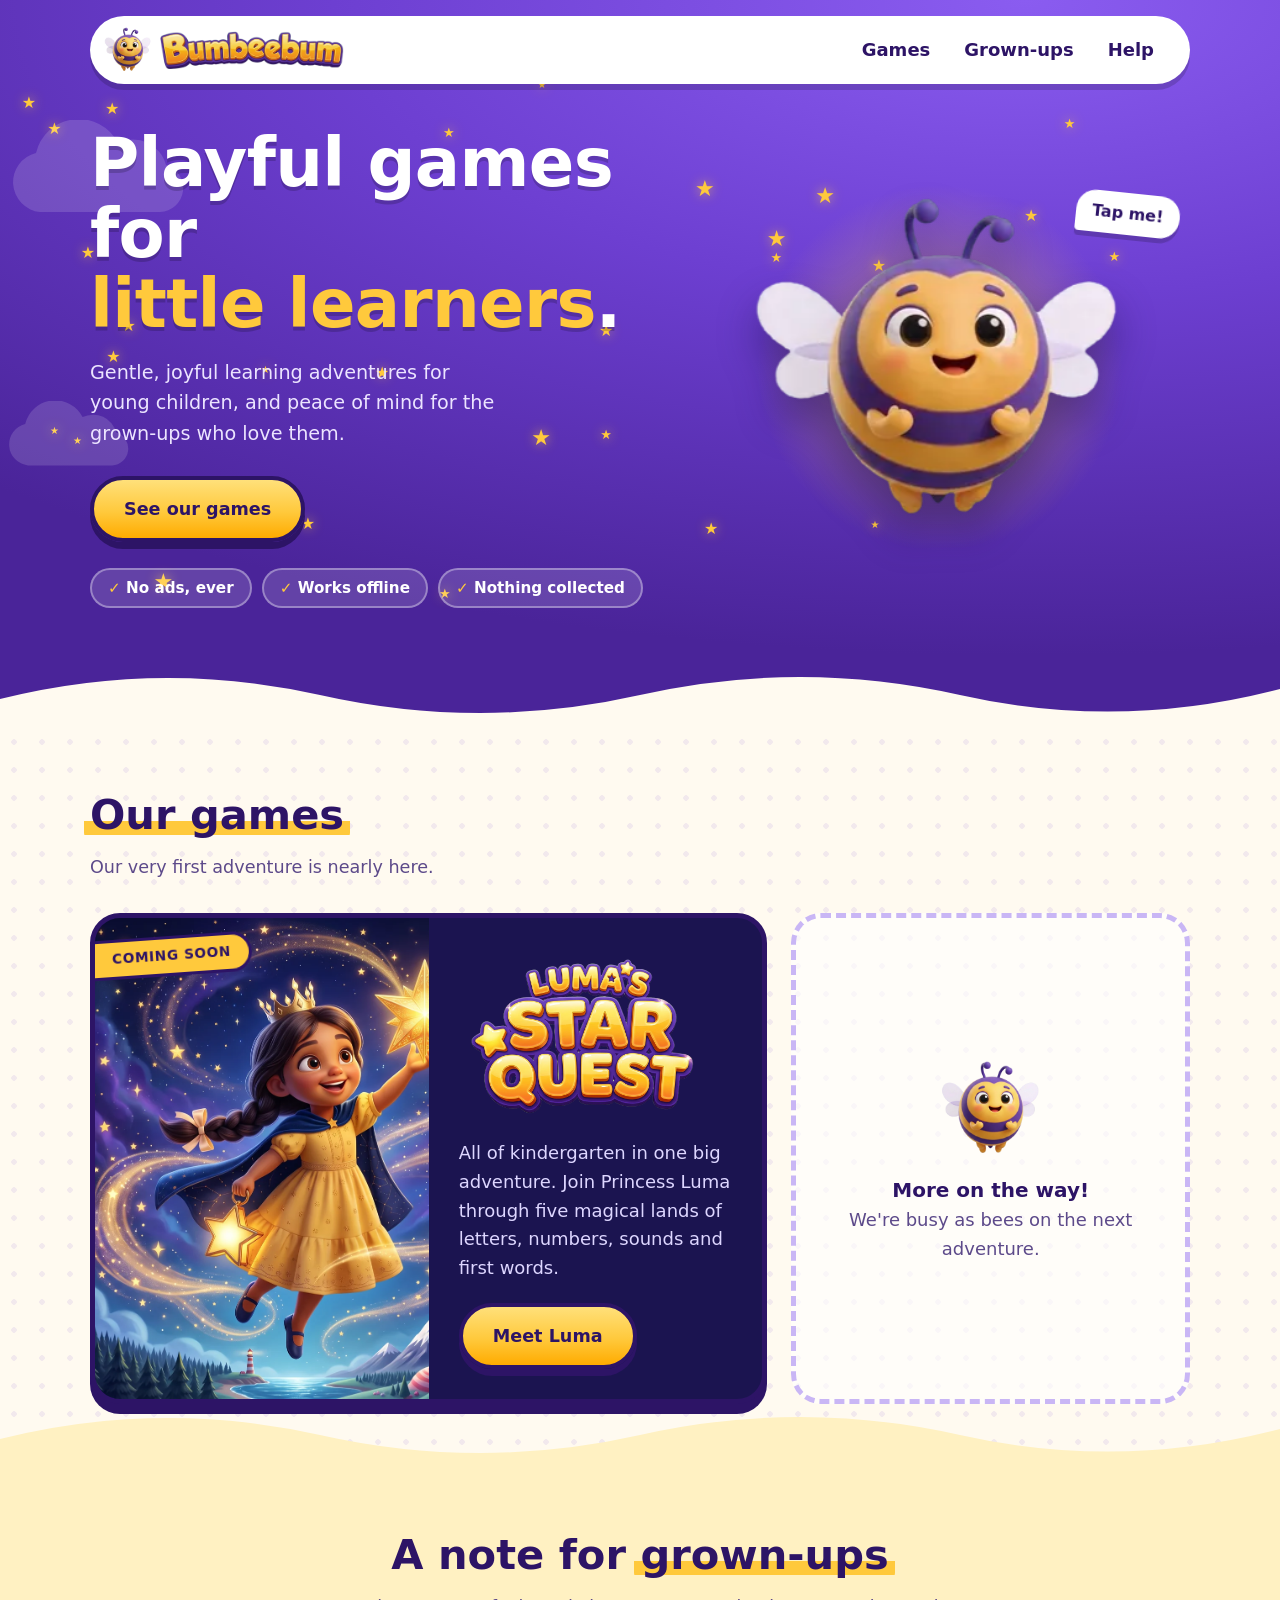
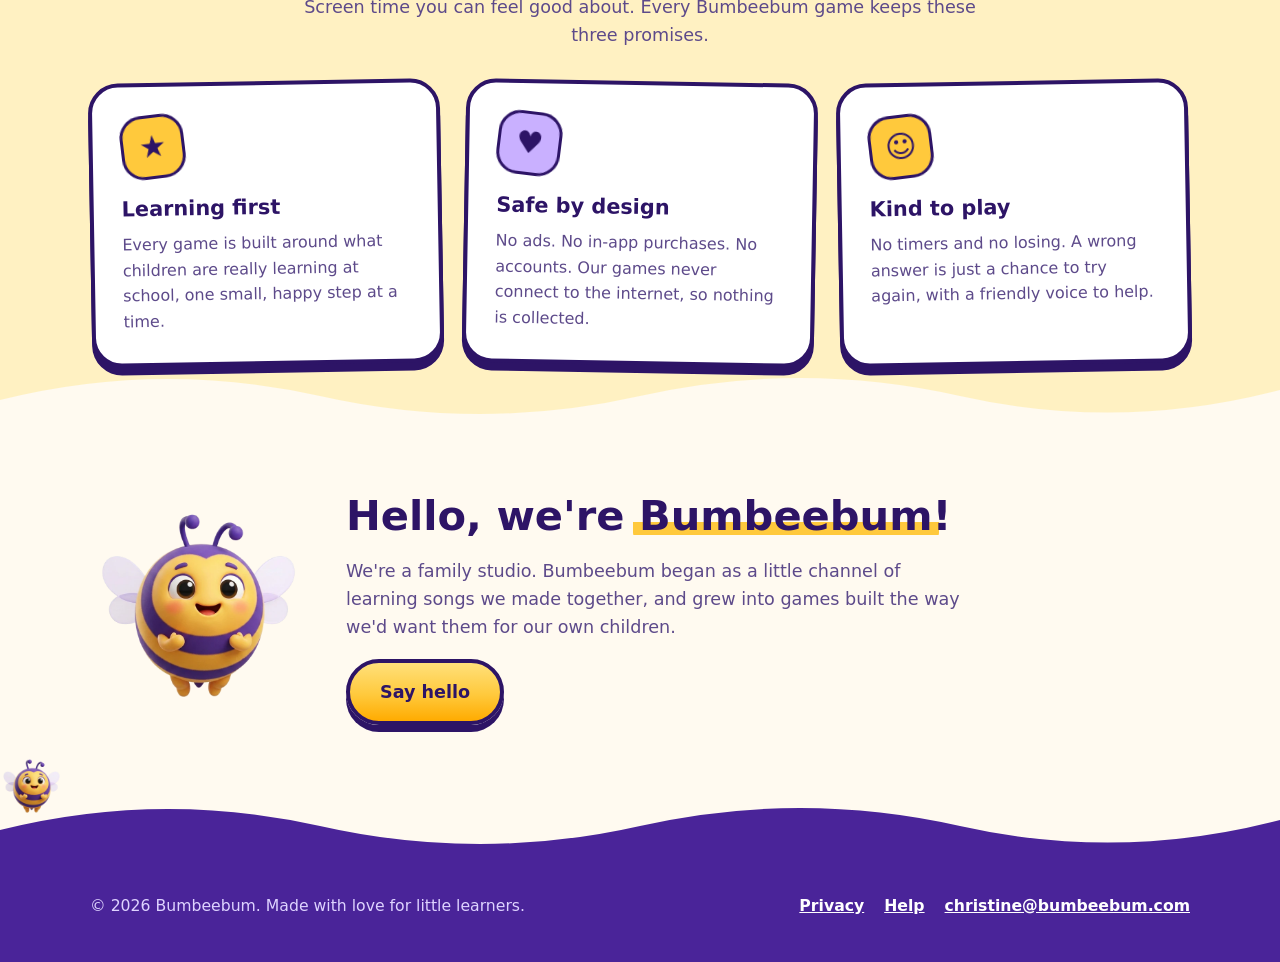
==== index.html @ daab1933 "Update the site" ====
<!doctype html>
<html lang="en">
<head>
<meta charset="utf-8">
<meta name="viewport" content="width=device-width, initial-scale=1">
<title>Bumbeebum: playful games for little learners</title>
<meta name="description" content="Bumbeebum makes gentle, joyful learning games for young children. No ads, no purchases, and they work offline.">
<meta name="theme-color" content="#6d3fd1">
<link rel="icon" href="assets/favicon.png">
<link rel="stylesheet" href="style.css">
</head>
<body>
<div class="sky ">
  <span class="star" style="left:20.4%;top:49.7%;font-size:10px;animation-delay:-2.0s">★</span><span class="star" style="left:54.3%;top:23.5%;font-size:22px;animation-delay:-1.6s">★</span><span class="star" style="left:60.2%;top:34.1%;font-size:13px;animation-delay:-2.8s">★</span><span class="star" style="left:34.3%;top:80.2%;font-size:13px;animation-delay:-0.6s">★</span><span class="star" style="left:8.2%;top:13.2%;font-size:16px;animation-delay:-2.8s">★</span><span class="star" style="left:23.5%;top:70.1%;font-size:16px;animation-delay:-1.7s">★</span><span class="star" style="left:59.9%;top:30.3%;font-size:22px;animation-delay:-1.0s">★</span><span class="star" style="left:66.8%;top:45.0%;font-size:22px;animation-delay:-0.1s">★</span><span class="star" style="left:55.0%;top:70.8%;font-size:16px;animation-delay:-2.8s">★</span><span class="star" style="left:74.1%;top:50.1%;font-size:22px;animation-delay:-2.1s">★</span><span class="star" style="left:20.8%;top:67.4%;font-size:10px;animation-delay:-1.9s">★</span><span class="star" style="left:83.1%;top:15.7%;font-size:13px;animation-delay:-1.6s">★</span><span class="star" style="left:6.3%;top:32.9%;font-size:16px;animation-delay:-0.4s">★</span><span class="star" style="left:63.7%;top:24.4%;font-size:22px;animation-delay:-1.9s">★</span><span class="star" style="left:29.3%;top:49.4%;font-size:16px;animation-delay:-0.1s">★</span><span class="star" style="left:86.6%;top:33.9%;font-size:13px;animation-delay:-1.5s">★</span><span class="star" style="left:34.6%;top:16.9%;font-size:13px;animation-delay:-1.8s">★</span><span class="star" style="left:42.0%;top:10.6%;font-size:10px;animation-delay:-1.1s">★</span><span class="star" style="left:10.3%;top:72.0%;font-size:13px;animation-delay:-0.0s">★</span><span class="star" style="left:12.0%;top:77.5%;font-size:22px;animation-delay:-0.1s">★</span><span class="star" style="left:3.9%;top:58.1%;font-size:10px;animation-delay:-2.0s">★</span><span class="star" style="left:46.8%;top:43.6%;font-size:16px;animation-delay:-0.2s">★</span><span class="star" style="left:8.3%;top:47.3%;font-size:16px;animation-delay:-2.2s">★</span><span class="star" style="left:1.7%;top:12.4%;font-size:16px;animation-delay:-0.8s">★</span><span class="star" style="left:80.0%;top:27.9%;font-size:16px;animation-delay:-2.8s">★</span><span class="star" style="left:3.7%;top:15.9%;font-size:16px;animation-delay:-0.7s">★</span><span class="star" style="left:68.0%;top:71.0%;font-size:10px;animation-delay:-0.5s">★</span><span class="star" style="left:68.1%;top:34.7%;font-size:16px;animation-delay:-1.8s">★</span><span class="star" style="left:9.5%;top:43.0%;font-size:16px;animation-delay:-1.2s">★</span><span class="star" style="left:46.9%;top:58.4%;font-size:13px;animation-delay:-0.0s">★</span><span class="star" style="left:75.6%;top:54.6%;font-size:13px;animation-delay:-0.8s">★</span><span class="star" style="left:41.5%;top:57.7%;font-size:22px;animation-delay:-2.6s">★</span><span class="star" style="left:29.6%;top:4.6%;font-size:16px;animation-delay:-0.7s">★</span><span class="star" style="left:5.7%;top:59.5%;font-size:10px;animation-delay:-1.2s">★</span>
  <svg class="cloud" style="top:120px;animation-delay:-12s" viewBox="0 0 200 100" aria-hidden="true"><path d="M40 92a30 30 0 0 1-4-59 44 44 0 0 1 82-10 34 34 0 0 1 48 22 24 24 0 0 1-6 47z"/></svg>
  <svg class="cloud" style="top:55%;animation-delay:-41s;width:140px" viewBox="0 0 200 100" aria-hidden="true"><path d="M40 92a30 30 0 0 1-4-59 44 44 0 0 1 82-10 34 34 0 0 1 48 22 24 24 0 0 1-6 47z"/></svg>
  <header class="wrap top">
    <a class="brand" href="./">
      <img class="bee" src="assets/bee.webp" alt="">
      <img class="word" src="assets/wordmark.webp" alt="Bumbeebum">
    </a>
    <nav>
      <a href="./#games">Games</a>
      <a href="./#grown-ups">Grown-ups</a>
      <a href="support.html">Help</a>
    </nav>
  </header>
  
<section class="wrap hello">
  <div>
    <h1>Playful games for <em>little learners</em>.</h1>
    <p>Gentle, joyful learning adventures for young children, and peace
       of mind for the grown-ups who love them.</p>
    <a class="button" href="#games">See our games</a>
    <ul class="pills">
      <li>No ads, ever</li>
      <li>Works offline</li>
      <li>Nothing collected</li>
    </ul>
  </div>
  <div class="bee-stage">
    <button class="bee-big" aria-label="Tap the bee">
      <img src="assets/bee.webp" alt="The Bumbeebum bee, smiling">
      <span class="sprite idle"></span>
      <span class="sprite magic"></span>
    </button>
    <span class="bubble">Tap me!</span>
  </div>
</section>

  <svg class="wave" viewBox="0 0 1200 70" preserveAspectRatio="none" aria-hidden="true"><path fill="#fffaf0" d="M0 40 Q150 0 300 36 T600 36 T900 36 T1200 30 V70 H0Z"/></svg>
</div>

<main>
<section class="section dots" id="games">
  <div class="wrap">
    <h2><span class="squiggle">Our games</span></h2>
    <p class="lead">Our very first adventure is nearly here.</p>
    <div class="games">
      <a class="game-card" href="lumas-star-quest/">
        <span class="sticker">Coming soon</span>
        <div class="art" style="background-image:url(assets/luma-hero-wide.webp);background-position:75% center"></div>
        <div class="words">
          <img class="logo" src="assets/luma-logo.webp" alt="Luma's Star Quest">
          <p>All of kindergarten in one big adventure. Join Princess Luma
             through five magical lands of letters, numbers, sounds and
             first words.</p>
          <span class="button">Meet Luma</span>
        </div>
      </a>
      <div class="next-card">
        <div>
          <img src="assets/bee.webp" alt="">
          <b>More on the way!</b>
          We're busy as bees on the next adventure.
        </div>
      </div>
    </div>
  </div>
</section>

<section class="section band center" id="grown-ups">
  <svg class="wave up" viewBox="0 0 1200 70" preserveAspectRatio="none" aria-hidden="true"><path fill="#fff1c2" d="M0 40 Q150 0 300 36 T600 36 T900 36 T1200 30 V70 H0Z"/></svg>
  <div class="wrap">
    <h2>A note for <span class="squiggle">grown-ups</span></h2>
    <p class="lead">Screen time you can feel good about. Every Bumbeebum
       game keeps these three promises.</p>
    <div class="promises">
      <div class="promise">
        <div class="dot">★</div>
        <h3>Learning first</h3>
        <p>Every game is built around what children are really learning at
           school, one small, happy step at a time.</p>
      </div>
      <div class="promise">
        <div class="dot">♥</div>
        <h3>Safe by design</h3>
        <p>No ads. No in-app purchases. No accounts. Our games never connect
           to the internet, so nothing is collected.</p>
      </div>
      <div class="promise">
        <div class="dot">☺</div>
        <h3>Kind to play</h3>
        <p>No timers and no losing. A wrong answer is just a chance to try
           again, with a friendly voice to help.</p>
      </div>
    </div>
  </div>
</section>

<section class="section" id="about">
  <svg class="wave up" viewBox="0 0 1200 70" preserveAspectRatio="none" aria-hidden="true"><path fill="#fffaf0" d="M0 40 Q150 0 300 36 T600 36 T900 36 T1200 30 V70 H0Z"/></svg>
  <div class="wrap about">
    <img src="assets/bee.webp" alt="">
    <div>
      <h2>Hello, we're <span class="squiggle">Bumbeebum</span>!</h2>
      <p>We're a family studio. Bumbeebum began as a little channel of
         learning songs we made together, and grew into games built the way
         we'd want them for our own children.</p>
      <a class="button" href="support.html">Say hello</a>
    </div>
  </div>
</section>
</main>

<footer>
  <svg class="wave up" viewBox="0 0 1200 70" preserveAspectRatio="none" aria-hidden="true"><path fill="#4a2499" d="M0 40 Q150 0 300 36 T600 36 T900 36 T1200 30 V70 H0Z"/></svg>
  <div class="flyer"><img src="assets/bee.webp" alt=""></div>
  <div class="wrap row">
    <span>© 2026 Bumbeebum. Made with love for little learners.</span>
    <nav>
      <a href="privacy.html">Privacy</a>
      <a href="support.html">Help</a>
      <a href="mailto:christine@bumbeebum.com">christine@bumbeebum.com</a>
    </nav>
  </div>
</footer>

<script>
// The bee is drawn from two sprite sheets, 8 across and 6 down, at 12
// frames a second: a quiet idle that loops, and a magic twirl when tapped.
(function () {
  var bee = document.querySelector('.bee-big');
  if (!bee) return;
  // Both sheets stay drawn, one over the other, and only their opacity
  // changes: swapping a picture in would leave a blank frame while it
  // is decoded.
  var layers = {
    idle: bee.querySelector('.sprite.idle'),
    magic: bee.querySelector('.sprite.magic')
  };
  var bubble = document.querySelector('.bubble');
  var still = matchMedia('(prefers-reduced-motion: reduce)').matches;
  var ready = {}, now = 'idle', began = 0, last = -1;

  ['idle', 'magic'].forEach(function (name) {
    var img = new Image();
    img.src = 'assets/bee_' + name + '.webp';
    (img.decode ? img.decode() : new Promise(function (ok) { img.onload = ok; }))
      .then(function () {
        layers[name].style.backgroundImage = 'url(' + img.src + ')';
        // Two frames later the layer has been painted once and is safe
        // to show.
        requestAnimationFrame(function () {
          requestAnimationFrame(function () {
            ready[name] = true;
            if (name === 'idle' && !still) {
              bee.classList.add('live');
              requestAnimationFrame(tick);
            }
          });
        });
      }).catch(function () {});
  });

  function place(layer, frame) {
    layer.style.backgroundPosition =
      (frame % 8) / 7 * 100 + '% ' + Math.floor(frame / 8) / 5 * 100 + '%';
  }

  function tick(t) {
    if (!began) began = t;
    var frame = Math.floor((t - began) / 1000 * 12);
    if (frame >= 48) {
      if (now === 'magic') {
        now = 'idle';
        place(layers.idle, 0);
        bee.classList.remove('casting');
      }
      began = t; frame = 0;
    }
    if (frame !== last) {
      last = frame;
      place(layers[now], frame);
    }
    requestAnimationFrame(tick);
  }

  function burst() {
    var box = bee.getBoundingClientRect();
    var x = box.left + box.width / 2, y = box.top + box.height / 2;
    for (var i = 0; i < 18; i++) {
      var s = document.createElement('span');
      var a = Math.PI * 2 * i / 18, d = 130 + Math.random() * 150;
      s.className = 'pop'; s.textContent = ['★', '✦', '♥'][i % 3];
      s.style.left = x + 'px'; s.style.top = y + 'px';
      s.style.color = i % 2 ? '#ffc93c' : '#c9b0ff';
      s.style.fontSize = 16 + Math.random() * 22 + 'px';
      s.style.setProperty('--dx', Math.cos(a) * d + 'px');
      s.style.setProperty('--dy', Math.sin(a) * d + 'px');
      document.body.appendChild(s);
      setTimeout(function (n) { n.remove(); }, 1100, s);
    }
  }

  bee.addEventListener('click', function () {
    if (now === 'magic') return;
    var says = ['Bzzz!', 'Wheee!', 'Ta-da!', 'Again!', 'Tee hee!', 'Magic!'];
    if (bubble) bubble.textContent = says[Math.floor(Math.random() * says.length)];
    bee.classList.remove('glow'); void bee.offsetWidth; bee.classList.add('glow');
    if (bee.classList.contains('live') && ready.magic) {
      now = 'magic'; began = 0; last = -1;
      place(layers.magic, 0);
      bee.classList.add('casting');
      setTimeout(burst, 1300);   // as its arms go up
    } else {
      bee.classList.remove('spin'); void bee.offsetWidth; bee.classList.add('spin');
      burst();
    }
  });
})();
</script>

</body>
</html>
---- style.css ----
/* Bumbeebum: sunny yellow and royal purple, with rounded everything. */
:root {
  --sun: #ffc93c;
  --sun-deep: #ffab00;
  --sun-soft: #fff1c2;
  --purple: #6d3fd1;
  --purple-deep: #4a2499;
  --ink: #2d1466;
  --ink-soft: #5d4a8a;
  --lilac: #efe8ff;
  --cream: #fffaf0;
  --paper: #ffffff;
  --night: #1b1450;
  --radius: 30px;
  font-family: ui-rounded, "Arial Rounded MT Bold", "Nunito", "Varela Round",
    system-ui, -apple-system, "Segoe UI", sans-serif;
}

* { box-sizing: border-box; }
html { scroll-behavior: smooth; }

body {
  margin: 0;
  background: var(--cream);
  color: var(--ink);
  font-size: 18px;
  line-height: 1.6;
  overflow-x: hidden;
}

img, video { max-width: 100%; display: block; }
a { color: var(--purple); }
.wrap { width: min(1100px, 100% - 40px); margin-inline: auto; position: relative; }

/* ---------- The sky: a purple band that holds the header and hero ---------- */
.sky {
  position: relative;
  background: radial-gradient(120% 90% at 80% 0%, #8a5cf0 0%, var(--purple) 45%, var(--purple-deep) 100%);
  color: #fff;
  padding-bottom: 90px;
  overflow: hidden;
}
.sky.night { background: radial-gradient(120% 90% at 75% 0%, #5a3cc4 0%, #2b1f7a 45%, var(--night) 100%); }
.sky.small { padding-bottom: 110px; }

.star {
  position: absolute;
  color: var(--sun);
  pointer-events: none;
  animation: twinkle 3s ease-in-out infinite;
  text-shadow: 0 0 12px rgba(255, 201, 60, 0.7);
}
@keyframes twinkle {
  0%, 100% { opacity: 0.25; transform: scale(0.8) rotate(0deg); }
  50% { opacity: 1; transform: scale(1.15) rotate(20deg); }
}

.cloud {
  position: absolute;
  width: 200px;
  fill: rgba(255, 255, 255, 0.14);
  animation: drift 45s linear infinite;
  pointer-events: none;
}
@keyframes drift { from { transform: translateX(-30vw); } to { transform: translateX(120vw); } }

.wave { position: absolute; left: 0; right: 0; bottom: -1px; width: 100%; height: 70px; display: block; }
.wave.up { bottom: auto; top: -69px; }

/* ---------- Header ---------- */
.top {
  display: flex;
  align-items: center;
  justify-content: space-between;
  gap: 12px;
  margin-top: 16px;
  padding: 8px 22px 8px 12px;
  background: var(--paper);
  border-radius: 999px;
  box-shadow: 0 6px 0 rgba(0, 0, 0, 0.16);
  z-index: 5;
}
.brand { display: flex; align-items: center; gap: 6px; text-decoration: none; }
.brand img.bee { width: 52px; height: 52px; transition: transform 0.3s; }
.brand:hover img.bee { transform: rotate(-14deg) scale(1.12); }
.brand img.word { height: 38px; width: auto; }
.top nav { display: flex; gap: 6px; flex-wrap: wrap; }
.top nav a {
  color: var(--ink);
  text-decoration: none;
  font-weight: 800;
  padding: 8px 14px;
  border-radius: 999px;
  transition: background 0.15s, transform 0.15s;
}
.top nav a:hover { background: var(--sun); transform: translateY(-2px) rotate(-2deg); }

/* ---------- Home hero ---------- */
.hello {
  display: grid;
  grid-template-columns: 1.15fr 1fr;
  align-items: center;
  gap: 24px;
  padding: 44px 0 30px;
}
.hello h1 {
  font-size: clamp(2.4rem, 5.6vw, 4.2rem);
  line-height: 1.05;
  margin: 0 0 18px;
  letter-spacing: -0.01em;
  text-shadow: 0 4px 0 rgba(0, 0, 0, 0.18);
}
.hello h1 em { font-style: normal; color: var(--sun); display: inline-block; animation: wiggle 2.6s ease-in-out infinite; }
@keyframes wiggle { 0%, 100% { transform: rotate(-1.5deg); } 50% { transform: rotate(1.5deg); } }
.hello p { font-size: 1.2rem; margin: 0 0 26px; color: #ece4ff; max-width: 34ch; }

.bee-stage { position: relative; display: grid; place-items: center; min-height: 340px; }
.bee-stage::before {
  content: ""; position: absolute; width: min(380px, 86%); aspect-ratio: 1;
  background: radial-gradient(circle, rgba(255, 201, 60, 0.55), rgba(255, 201, 60, 0) 68%);
  border-radius: 50%;
}
.bee-big {
  position: relative;
  width: min(380px, 84%);
  border: 0; padding: 0; background: none; cursor: pointer;
  filter: drop-shadow(0 22px 20px rgba(20, 8, 60, 0.4));
  animation: bob 3.4s ease-in-out infinite;
  -webkit-tap-highlight-color: transparent;
}
.bee-big img { width: 100%; }
/* The animated bee sits over the still one once its pictures have loaded.
   It is drawn smaller in its frames, to leave room for sparkles. */
.bee-big .sprite {
  position: absolute; inset: -23.1%;
  background-size: 800% 600%; background-repeat: no-repeat;
  opacity: 0; will-change: opacity, background-position;
}
.bee-big.live .sprite.idle, .bee-big.live.casting .sprite.magic { opacity: 1; }
.bee-big.live.casting .sprite.idle { opacity: 0; }
.bee-big.live { animation-duration: 5s; }
.bee-big.live img { visibility: hidden; }
.bee-big.glow::after {
  content: ""; position: absolute; inset: -10%; border-radius: 50%;
  background: radial-gradient(circle, rgba(255, 236, 150, 0.9), rgba(201, 176, 255, 0.5) 45%, transparent 70%);
  z-index: -1; animation: glow 2.2s ease-out forwards;
}
@keyframes glow {
  0% { transform: scale(0.4); opacity: 0; }
  35% { transform: scale(1.5); opacity: 1; }
  100% { transform: scale(2); opacity: 0; }
}
.bee-big.spin img { animation: spin 0.8s cubic-bezier(0.3, 1.6, 0.5, 1); }
@keyframes bob { 50% { transform: translateY(-16px) rotate(-3deg); } }
@keyframes spin { 0% { transform: scale(1); } 40% { transform: scale(1.18) rotate(200deg); } 100% { transform: scale(1) rotate(360deg); } }
.bubble {
  position: absolute; top: 4%; right: 2%;
  background: var(--paper); color: var(--ink);
  font-weight: 800; font-size: 1rem;
  padding: 8px 16px; border-radius: 20px 20px 20px 4px;
  box-shadow: 0 5px 0 rgba(0, 0, 0, 0.18);
  transform: rotate(6deg);
  animation: wiggle 2s ease-in-out infinite;
}
.pop {
  position: fixed; z-index: 50; pointer-events: none;
  font-size: 26px; color: var(--sun);
  text-shadow: 0 2px 0 var(--purple-deep);
  animation: pop 1.1s ease-out forwards;
}
@keyframes pop {
  to { transform: translate(var(--dx), var(--dy)) rotate(260deg) scale(0.3); opacity: 0; }
}

/* ---------- Buttons and pills ---------- */
.button {
  display: inline-block;
  background: linear-gradient(#ffe07a, var(--sun) 55%, var(--sun-deep));
  color: var(--ink);
  font-weight: 900;
  font-size: 1.1rem;
  text-decoration: none;
  padding: 15px 30px;
  border-radius: 999px;
  border: 4px solid var(--ink);
  box-shadow: 0 7px 0 var(--ink);
  transition: transform 0.12s, box-shadow 0.12s;
}
.button:hover { transform: translateY(3px) rotate(-1deg); box-shadow: 0 4px 0 var(--ink); }
.button:active { transform: translateY(7px); box-shadow: 0 0 0 var(--ink); }

.pills { display: flex; flex-wrap: wrap; gap: 10px; padding: 0; margin: 26px 0 0; list-style: none; }
.pills li {
  background: rgba(255, 255, 255, 0.14);
  border: 2px solid rgba(255, 255, 255, 0.35);
  color: #fff;
  border-radius: 999px;
  padding: 6px 16px;
  font-weight: 800;
  font-size: 0.95rem;
}
.pills li::before { content: "✓ "; color: var(--sun); }

/* ---------- Sections ---------- */
h2 { font-size: clamp(1.8rem, 3.8vw, 2.6rem); line-height: 1.12; margin: 0 0 14px; }
h2 .squiggle {
  display: inline-block;
  background: linear-gradient(transparent 62%, var(--sun) 62%, var(--sun) 92%, transparent 92%);
  padding: 0 6px; margin: 0 -6px;
  border-radius: 6px;
}
.section { padding: 64px 0; position: relative; }
.center { text-align: center; }
.center .lead { margin-inline: auto; }
.lead { color: var(--ink-soft); max-width: 60ch; margin: 0 0 32px; font-size: 1.1rem; }

.band { position: relative; background: var(--sun-soft); }
.band.lilac { background: var(--lilac); }
.dots {
  background-image: radial-gradient(rgba(109, 63, 209, 0.09) 2.5px, transparent 3px);
  background-size: 28px 28px;
}

/* ---------- Game cards on the home page ---------- */
.games { display: grid; grid-template-columns: 1.7fr 1fr; gap: 24px; align-items: stretch; }
.game-card {
  position: relative;
  display: grid;
  grid-template-columns: 1fr 1fr;
  background: var(--night);
  color: #fff;
  border-radius: var(--radius);
  border: 5px solid var(--ink);
  box-shadow: 0 10px 0 var(--ink);
  overflow: hidden;
  text-decoration: none;
  transition: transform 0.18s, box-shadow 0.18s;
}
.game-card:hover { transform: translateY(-6px) rotate(-0.6deg); box-shadow: 0 16px 0 var(--ink); }
.game-card .art { min-height: 340px; background: center / cover no-repeat; }
.game-card .words { padding: 30px; display: flex; flex-direction: column; justify-content: center; align-items: flex-start; }
.game-card img.logo { width: min(280px, 90%); margin-bottom: 12px; }
.game-card p { margin: 0 0 20px; color: #ddd6ff; }
.sticker {
  position: absolute; top: 18px; left: -8px;
  background: var(--sun); color: var(--ink);
  font-weight: 900; font-size: 0.85rem; letter-spacing: 0.05em; text-transform: uppercase;
  padding: 6px 18px 6px 22px;
  border-radius: 0 999px 999px 0;
  border: 3px solid var(--ink);
  transform: rotate(-4deg);
  z-index: 2;
}
.next-card {
  border: 5px dashed #c9b6f5;
  border-radius: var(--radius);
  display: grid; place-items: center; text-align: center;
  padding: 28px;
  color: var(--ink-soft);
  background: rgba(255, 255, 255, 0.6);
}
.next-card img { width: 110px; margin: 0 auto 10px; animation: bob 3s ease-in-out infinite; }
.next-card b { display: block; color: var(--ink); font-size: 1.25rem; }

/* ---------- Promise cards ---------- */
.promises { display: grid; grid-template-columns: repeat(3, 1fr); gap: 22px; text-align: left; }
.promise {
  background: var(--paper);
  border-radius: var(--radius);
  padding: 28px;
  border: 4px solid var(--ink);
  box-shadow: 0 8px 0 var(--ink);
  transition: transform 0.18s;
}
.promise:nth-child(odd) { transform: rotate(-1deg); }
.promise:nth-child(even) { transform: rotate(1deg); }
.promise:hover { transform: rotate(0) translateY(-6px); }
.promise .dot {
  width: 64px; height: 64px; border-radius: 22px;
  background: var(--sun);
  border: 3px solid var(--ink);
  display: grid; place-items: center;
  font-size: 1.9rem; margin-bottom: 14px;
  transform: rotate(-6deg);
}
.promise:nth-child(even) .dot { background: #c9b0ff; transform: rotate(6deg); }
.promise h3 { margin: 0 0 6px; font-size: 1.3rem; }
.promise p { margin: 0; color: var(--ink-soft); font-size: 1rem; }

/* ---------- About ---------- */
.about { display: grid; grid-template-columns: 220px 1fr; gap: 36px; align-items: center; }
.about img { width: 220px; animation: bob 4s ease-in-out infinite; }
.about p { color: var(--ink-soft); font-size: 1.1rem; max-width: 56ch; }

/* ---------- The game's own page ---------- */
.game-hero {
  display: grid;
  grid-template-columns: 1.1fr 0.9fr;
  gap: 36px;
  align-items: center;
  padding: 40px 0 30px;
}
.game-hero img.logo { width: min(440px, 92%); margin-bottom: 18px; filter: drop-shadow(0 10px 20px rgba(0, 0, 0, 0.4)); }
.game-hero p.big { font-size: 1.3rem; color: #e8e2ff; margin: 0 0 6px; max-width: 34ch; }
.phone {
  width: min(290px, 76%);
  margin-inline: auto;
  border-radius: 40px;
  border: 9px solid #0d0930;
  overflow: hidden;
  box-shadow: 0 0 0 4px var(--sun), 0 30px 60px rgba(0, 0, 0, 0.55);
  background: #0d0930;
  transform: rotate(3deg);
  transition: transform 0.25s;
}
.phone:hover { transform: rotate(0); }
.phone video { width: 100%; height: auto; }
.badges { display: flex; flex-wrap: wrap; gap: 12px; margin-top: 26px; }
.badge {
  background: #0d0930;
  border: 2px solid rgba(255, 255, 255, 0.5);
  border-radius: 16px;
  padding: 8px 20px;
  font-size: 1.05rem; font-weight: 800;
  line-height: 1.25;
  color: #fff;
}
.badge small { display: block; opacity: 0.75; font-size: 0.68rem; text-transform: uppercase; letter-spacing: 0.07em; font-weight: 700; }

.lands { display: grid; grid-template-columns: repeat(5, 1fr); gap: 16px; text-align: left; }
.land {
  background: var(--paper);
  border-radius: 26px;
  border: 4px solid var(--ink);
  box-shadow: 0 7px 0 var(--ink);
  overflow: hidden;
  position: relative;
  transition: transform 0.18s;
}
.land:hover { transform: translateY(-8px) rotate(-1.5deg); }
.land img { width: 100%; aspect-ratio: 3 / 2; object-fit: cover; border-bottom: 4px solid var(--ink); }
.land .num {
  position: absolute; top: 10px; left: 10px;
  width: 38px; height: 38px; border-radius: 50%;
  background: var(--sun); border: 3px solid var(--ink);
  display: grid; place-items: center; font-weight: 900;
}
.land div { padding: 14px 16px 18px; }
.land b { display: block; font-size: 1.1rem; margin-bottom: 4px; }
.land span { font-size: 0.93rem; color: var(--ink-soft); display: block; line-height: 1.45; }

.shots {
  display: flex;
  gap: 18px;
  overflow-x: auto;
  padding: 10px 6px 26px;
  scroll-snap-type: x mandatory;
}
.shots img {
  width: 220px;
  flex: none;
  border-radius: 26px;
  border: 5px solid var(--ink);
  box-shadow: 0 8px 0 var(--ink);
  scroll-snap-align: center;
  transition: transform 0.18s;
}
.shots img:nth-child(odd) { transform: rotate(-2deg); }
.shots img:nth-child(even) { transform: rotate(2deg); }
.shots img:hover { transform: rotate(0) scale(1.04); }

.learn { display: grid; grid-template-columns: 1fr 1fr; gap: 22px; text-align: left; }
.learn > div {
  background: var(--paper); border-radius: var(--radius);
  border: 4px solid var(--ink); box-shadow: 0 8px 0 var(--ink);
  padding: 26px 28px;
}
.learn h3 { margin: 0 0 10px; font-size: 1.35rem; }
.learn ul { margin: 0; padding: 0; list-style: none; }
.learn li { padding: 5px 0 5px 34px; position: relative; color: var(--ink-soft); }
.learn li::before {
  content: "★"; position: absolute; left: 0; top: 3px;
  color: var(--sun-deep); font-size: 1.2rem;
}

/* ---------- Text pages ---------- */
.page {
  background: var(--paper);
  border-radius: var(--radius);
  border: 4px solid var(--ink);
  box-shadow: 0 8px 0 var(--ink);
  padding: clamp(24px, 5vw, 52px);
  margin: 36px 0 70px;
}
.page h1 { font-size: clamp(1.9rem, 4vw, 2.8rem); line-height: 1.15; margin: 0 0 8px; }
.page h2 { font-size: 1.3rem; margin: 32px 0 6px; }
.page p, .page li { max-width: 68ch; color: #3d2a75; }
.page .mail {
  display: inline-block; background: var(--sun-soft); border-radius: 16px;
  padding: 12px 20px; font-weight: 800; margin: 6px 0;
}
.muted { color: var(--ink-soft) !important; }
details {
  border: 3px solid var(--lilac); border-radius: 20px;
  padding: 4px 20px; margin: 12px 0; max-width: 72ch;
}
details[open] { background: #faf7ff; border-color: #c9b6f5; }
summary { font-weight: 800; cursor: pointer; padding: 12px 0; font-size: 1.08rem; }
summary::marker { color: var(--purple); }

/* ---------- Footer ---------- */
footer {
  position: relative;
  margin-top: 70px;
  background: var(--purple-deep);
  color: #ded3ff;
  padding: 34px 0 44px;
  font-size: 0.98rem;
}
footer .row { display: flex; justify-content: space-between; gap: 16px; flex-wrap: wrap; align-items: center; }
footer nav { display: flex; gap: 20px; flex-wrap: wrap; }
footer a { color: #fff; font-weight: 700; }
.flyer {
  position: absolute; top: -104px; left: 0; width: 64px;
  animation: fly 26s linear infinite;
  pointer-events: none;
}
.flyer img { animation: bob 1.4s ease-in-out infinite; }
@keyframes fly { from { transform: translateX(-80px); } to { transform: translateX(100vw); } }

@media (prefers-reduced-motion: reduce) {
  *, *::before, *::after { animation: none !important; transition: none !important; }
  .flyer { display: none; }
}

@media (max-width: 860px) {
  .hello, .game-card, .game-hero, .games, .about, .learn { grid-template-columns: 1fr; }
  .hello { text-align: center; padding-top: 26px; }
  .hello p { margin-inline: auto; }
  .hello .pills { justify-content: center; }
  .bee-stage { order: -1; min-height: 240px; }
  .bee-big { width: 230px; }
  .bubble { right: 8%; }
  .game-card .art { min-height: 230px; }
  .promises { grid-template-columns: 1fr; }
  .lands { grid-template-columns: 1fr 1fr; }
  .about { text-align: center; }
  .about img { margin-inline: auto; width: 160px; }
  .about p { margin-inline: auto; }
  .brand img.word { height: 28px; }
  .brand img.bee { width: 40px; height: 40px; }
  .top { padding: 6px 10px 6px 8px; }
  .top nav a { padding: 6px 9px; font-size: 0.92rem; }
  .game-hero { text-align: center; }
  .game-hero img.logo, .game-hero p.big { margin-inline: auto; }
  .game-hero .pills, .badges { justify-content: center; }
  .section { padding: 48px 0; }
}
@media (max-width: 460px) {
  .top nav a:first-child { display: none; }
  .top nav { flex-wrap: nowrap; gap: 0; }
  .top nav a { padding: 6px 8px; font-size: 0.88rem; white-space: nowrap; }
  .brand img.word { height: 24px; }
  .brand img.bee { width: 36px; height: 36px; }
  .lands { grid-template-columns: 1fr; }
}
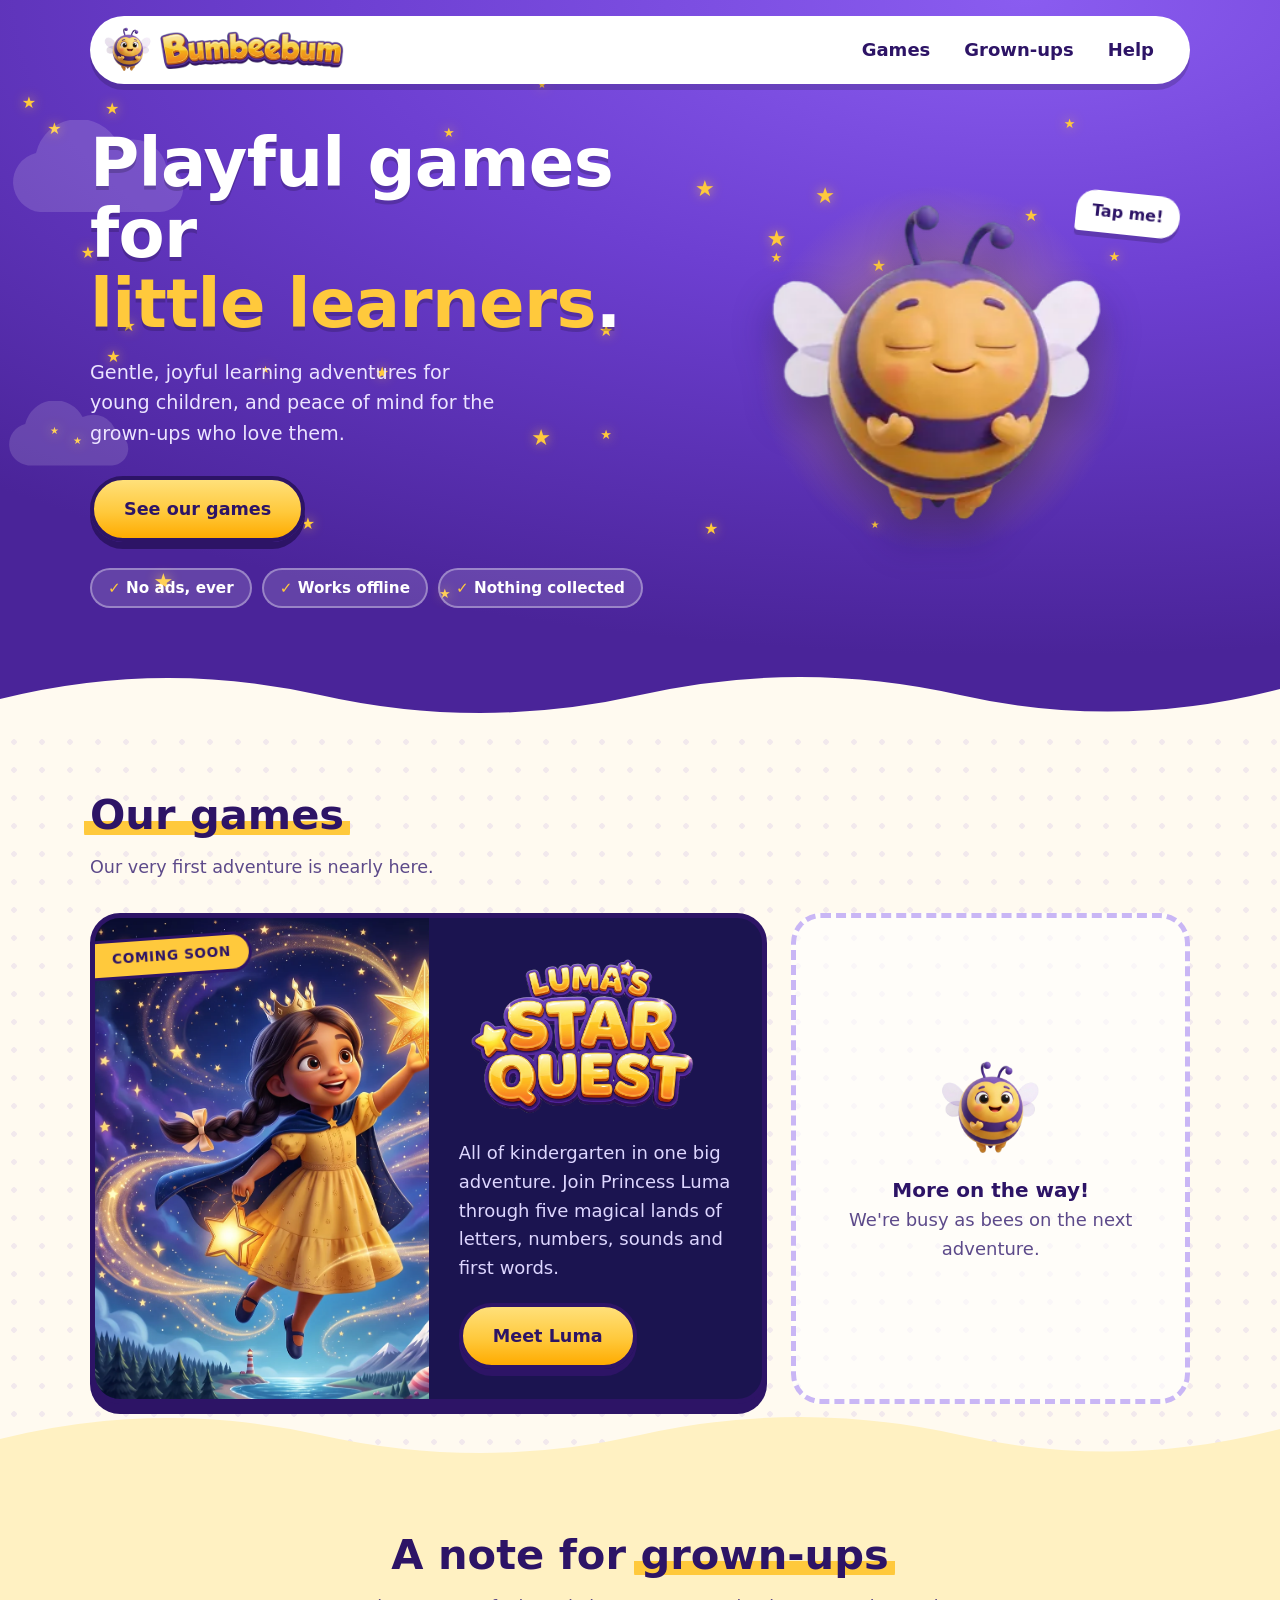
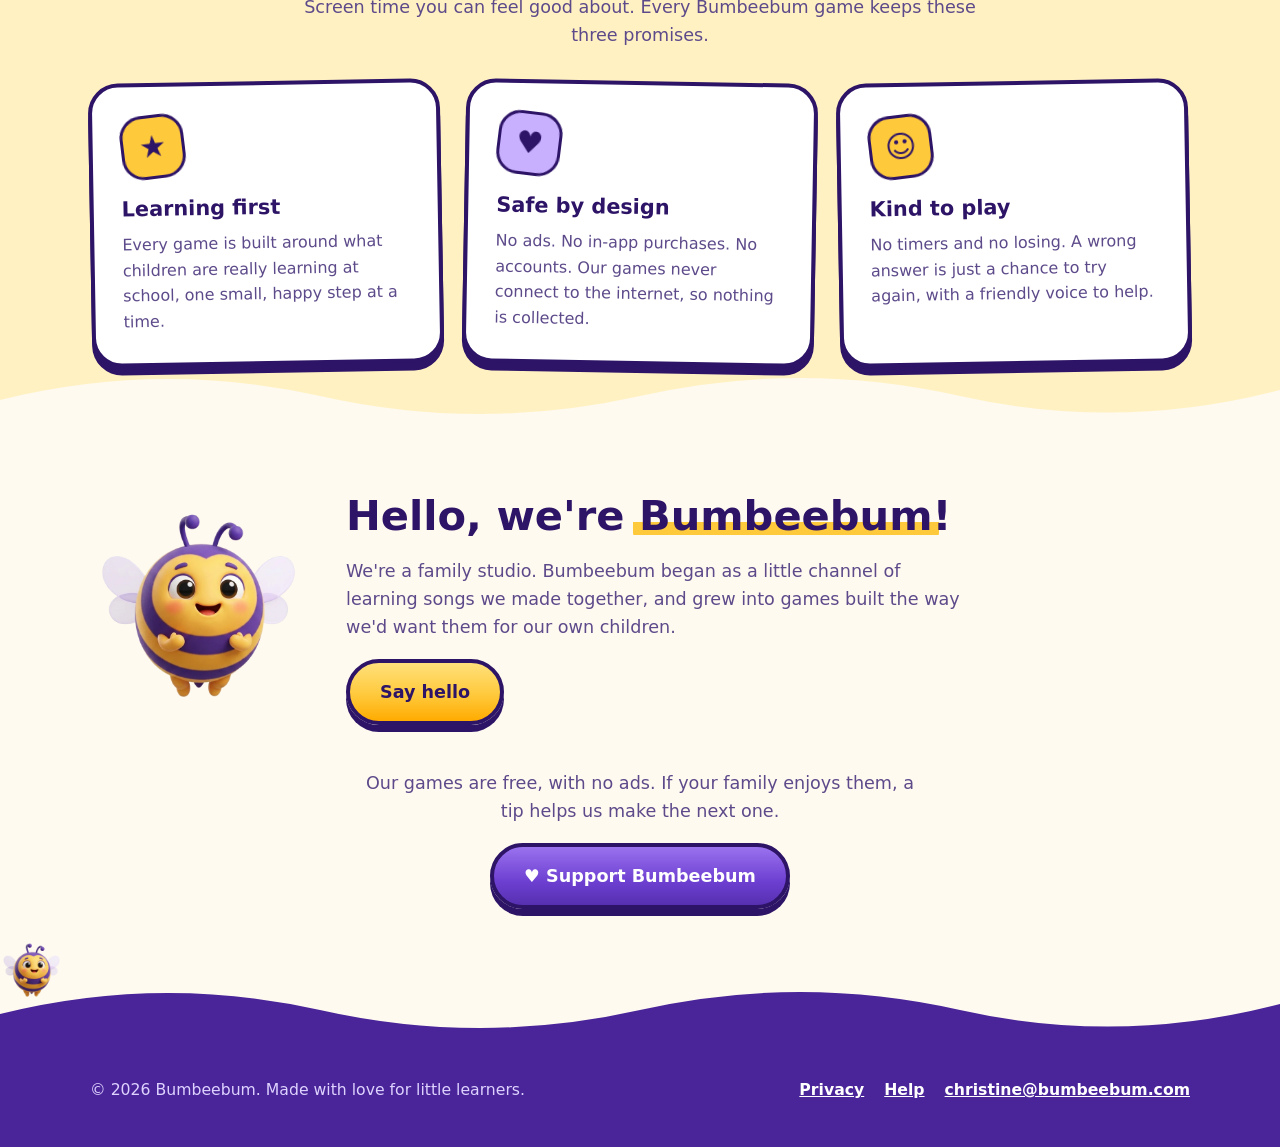
==== commit 16b716fe: "Update the site" ====
--- a/index.html
+++ b/index.html
@@ -120,6 +120,7 @@
       <a class="button" href="support.html">Say hello</a>
     </div>
   </div>
+  <div class="wrap"><div class="tip"><p>Our games are free, with no ads. If your family enjoys them, a tip helps us make the next one.</p><a class="button purple" href="https://ko-fi.com/bumbeebum" target="_blank" rel="noopener">♥ Support Bumbeebum</a></div></div>
 </section>
 </main>
 
--- a/style.css
+++ b/style.css
@@ -464,3 +464,8 @@
   .brand img.bee { width: 36px; height: 36px; }
   .lands { grid-template-columns: 1fr; }
 }
+
+/* The tip jar: a thank-you line and a purple button. */
+.tip { text-align: center; margin: 44px auto 0; max-width: 560px; }
+.tip p { margin: 0 0 18px; font-size: 1.1rem; color: var(--ink-soft); }
+.button.purple { background: linear-gradient(#9a72ee, var(--purple) 60%, #5630b0); color: #fff; }
